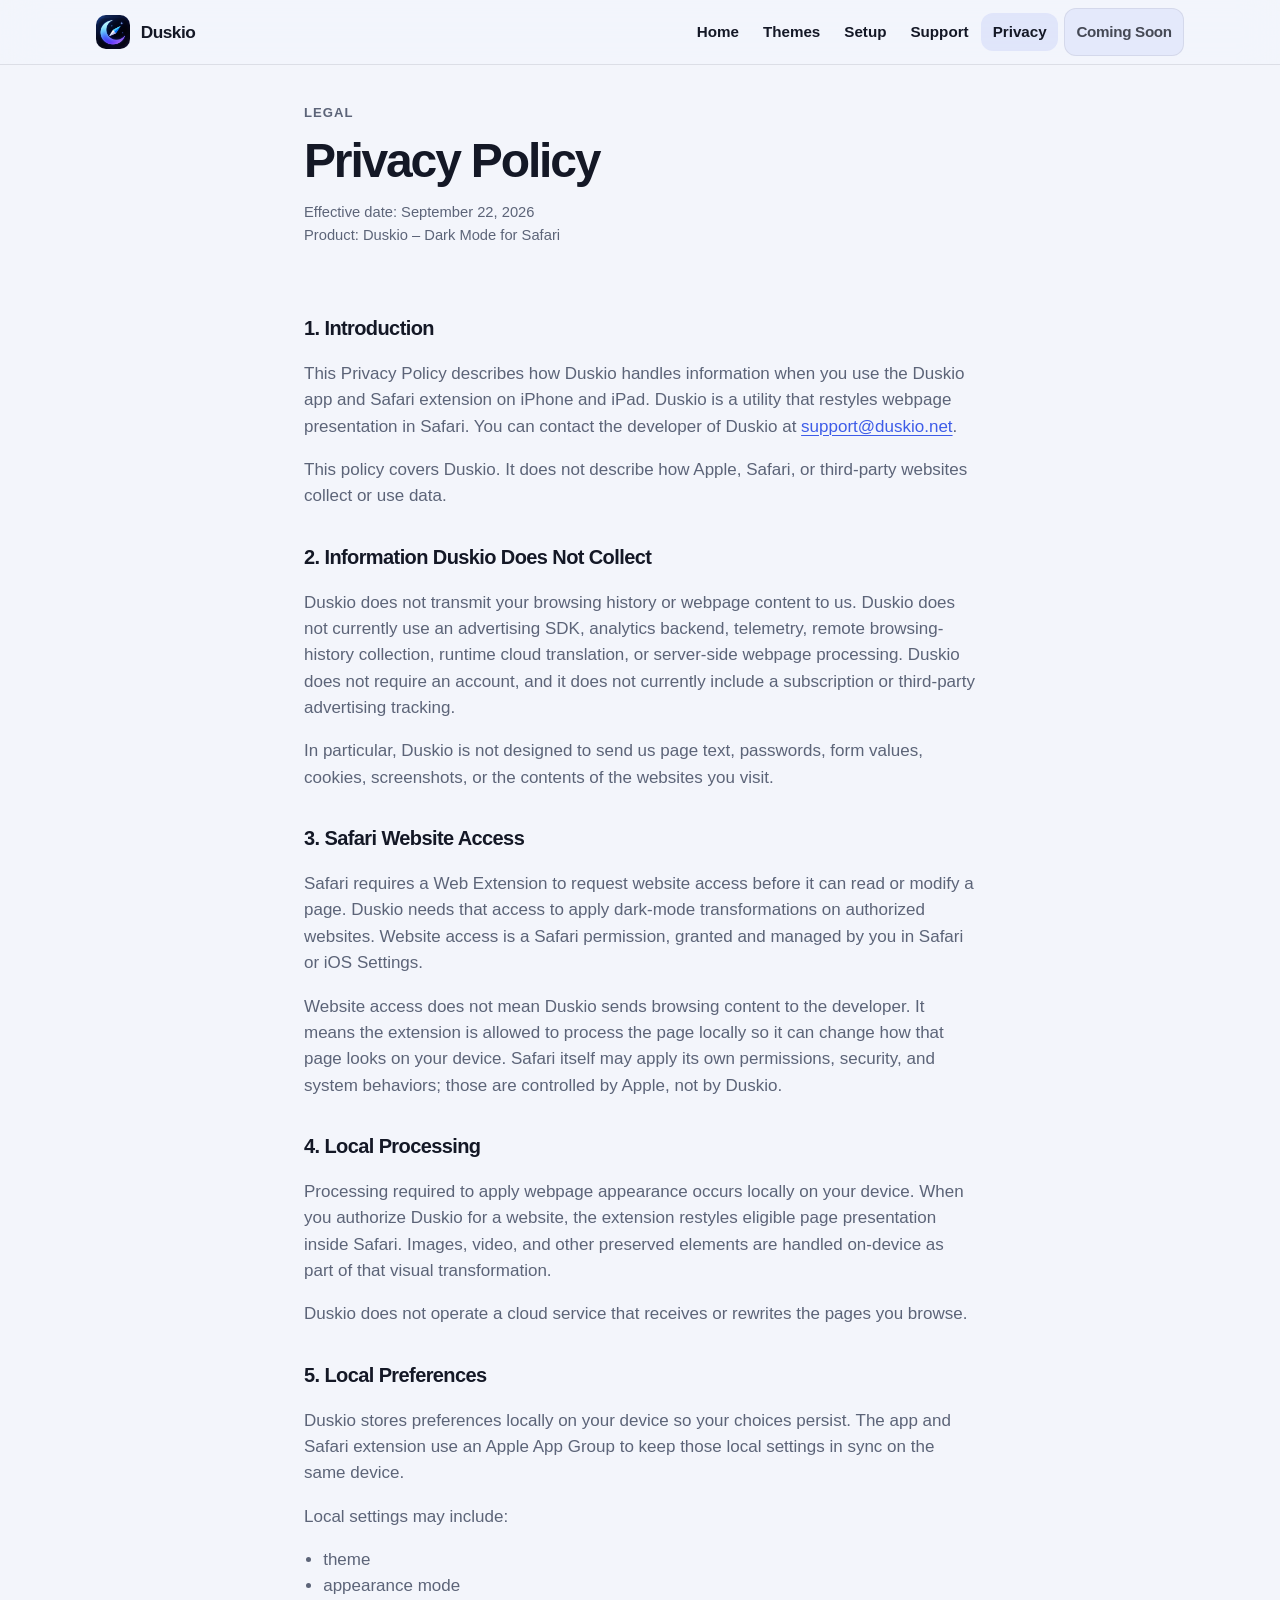
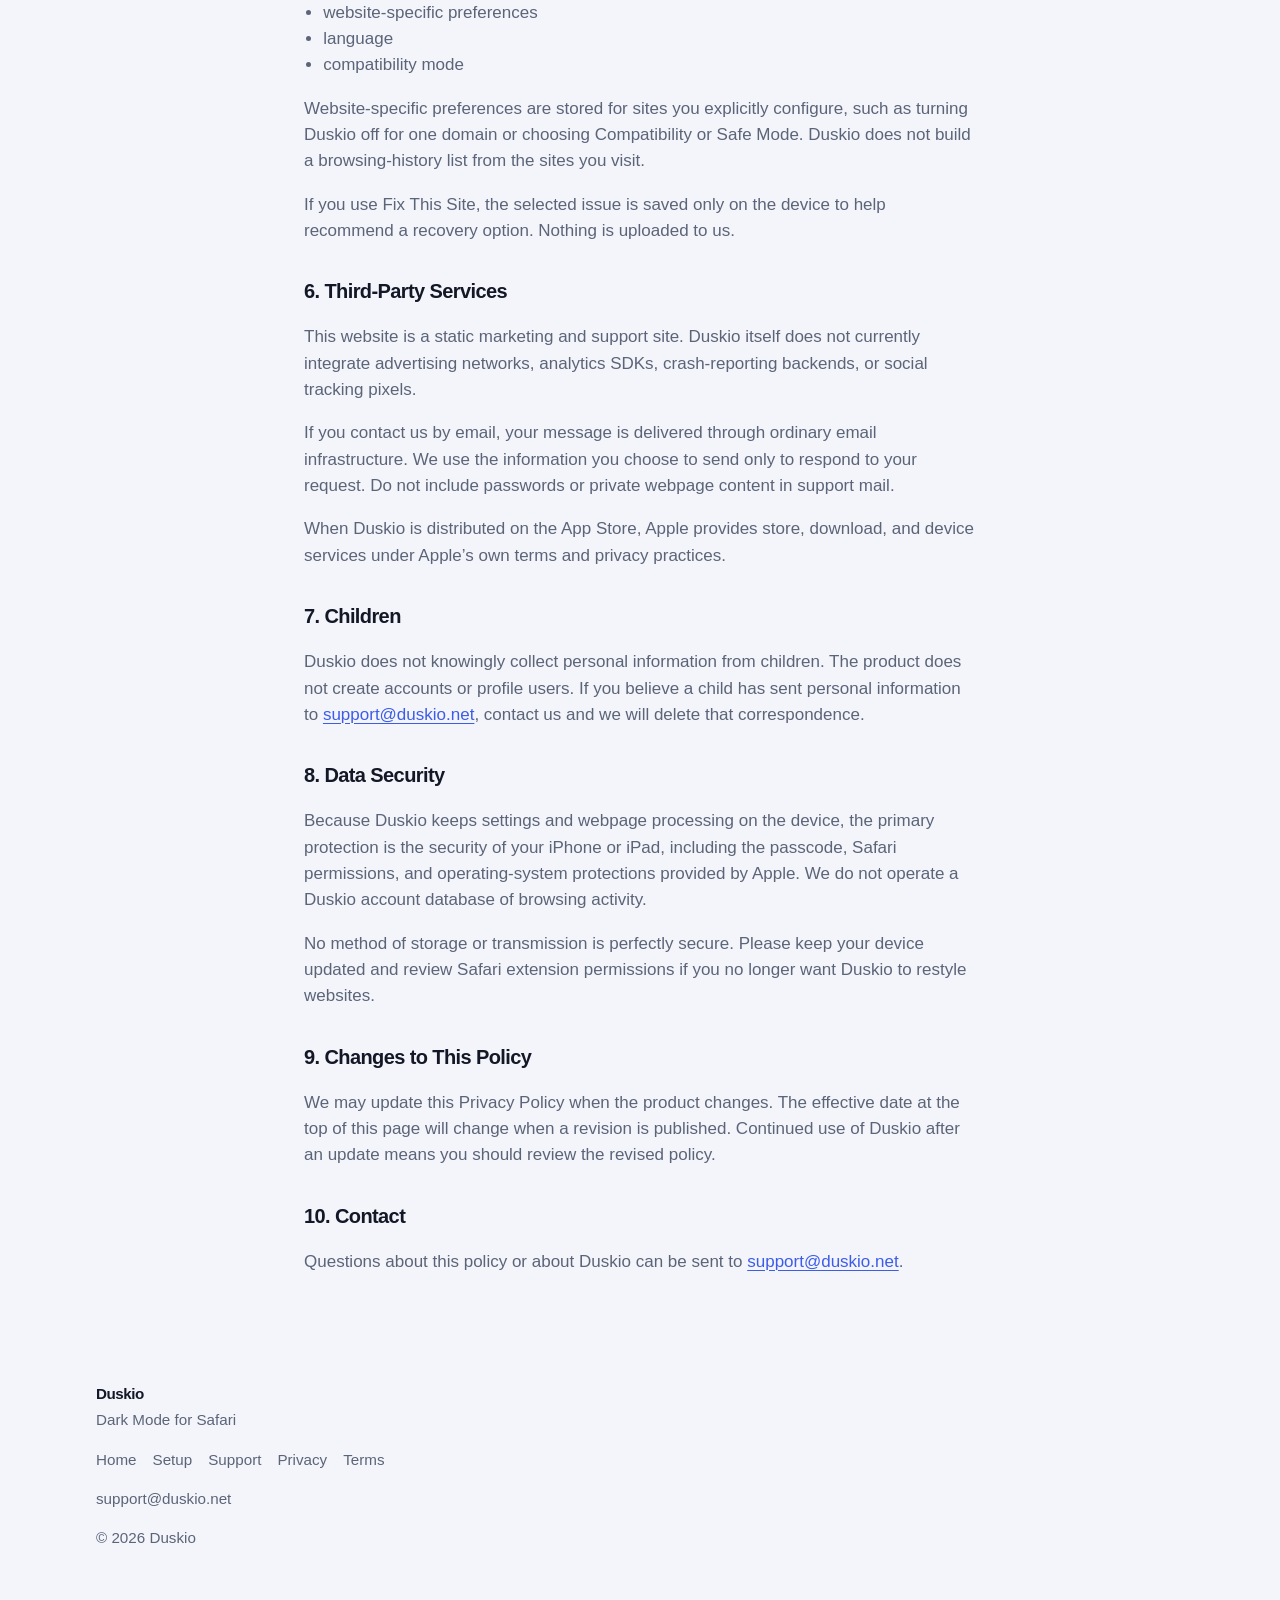
==== privacy/index.html @ 2002331a "Add Setup screenshots and finalize Duskio website V1" ====
<!DOCTYPE html>
<html lang="en" dir="ltr">
<head>
  <meta charset="utf-8">
  <meta name="viewport" content="width=device-width, initial-scale=1">
  <title>Privacy Policy – Duskio</title>
  <meta name="description" content="Privacy Policy for Duskio – Dark Mode for Safari. Duskio processes webpage appearance locally and does not transmit browsing history or webpage content to us.">
  <link rel="canonical" href="https://duskio.net/privacy/">
  <meta name="color-scheme" content="light dark">
  <meta name="theme-color" content="#080c1a" media="(prefers-color-scheme: dark)">
  <meta name="theme-color" content="#f3f5fb" media="(prefers-color-scheme: light)">
  <meta property="og:locale" content="en_US">
  <meta property="og:type" content="website">
  <meta property="og:site_name" content="Duskio">
  <meta property="og:title" content="Privacy Policy – Duskio">
  <meta property="og:description" content="How Duskio handles Safari website access, local processing, and preferences.">
  <meta property="og:url" content="https://duskio.net/privacy/">
  <meta property="og:image" content="https://duskio.net/assets/app-icon.png">
  <meta name="twitter:card" content="summary">
  <meta name="twitter:title" content="Privacy Policy – Duskio">
  <meta name="twitter:description" content="Duskio processes webpage appearance locally and does not transmit browsing history or webpage content to us.">
  <meta name="twitter:image" content="https://duskio.net/assets/app-icon.png">
  <link rel="icon" href="/assets/logo-mark.png" type="image/png">
  <link rel="apple-touch-icon" href="/assets/logo-mark.png">
  <link rel="stylesheet" href="/css/main.css">
</head>
<body>
  <a class="skip-link" href="#content">Skip to content</a>
  <header class="site-header">
    <div class="wrap header-inner">
      <a class="brand" href="/">
        <img src="/assets/logo-mark.png" width="36" height="36" alt="">
        <span>Duskio</span>
      </a>
      <button class="nav-toggle" type="button" aria-expanded="false" aria-controls="site-nav" aria-label="Open menu">
        <span class="nav-toggle-bars" aria-hidden="true"></span>
      </button>
      <nav id="site-nav" class="site-nav" aria-label="Primary">
        <ul>
          <li><a href="/">Home</a></li>
          <li><a href="/#themes">Themes</a></li>
          <li><a href="/setup/">Setup</a></li>
          <li><a href="/support/">Support</a></li>
          <li><a href="/privacy/" aria-current="page">Privacy</a></li>
        </ul>
        <a class="btn btn-store is-disabled" data-app-store data-store-label="short" aria-disabled="true" tabindex="-1">Coming Soon</a>
      </nav>
    </div>
  </header>

  <main id="content" class="wrap prose">
    <header class="page-hero">
      <p class="eyebrow">Legal</p>
      <h1>Privacy Policy</h1>
      <p class="meta">Effective date: September 22, 2026<br>Product: Duskio – Dark Mode for Safari</p>
    </header>

    <h2>1. Introduction</h2>
    <p>This Privacy Policy describes how Duskio handles information when you use the Duskio app and Safari extension on iPhone and iPad. Duskio is a utility that restyles webpage presentation in Safari. You can contact the developer of Duskio at <a href="mailto:support@duskio.net">support@duskio.net</a>.</p>
    <p>This policy covers Duskio. It does not describe how Apple, Safari, or third-party websites collect or use data.</p>

    <h2>2. Information Duskio Does Not Collect</h2>
    <p>Duskio does not transmit your browsing history or webpage content to us. Duskio does not currently use an advertising SDK, analytics backend, telemetry, remote browsing-history collection, runtime cloud translation, or server-side webpage processing. Duskio does not require an account, and it does not currently include a subscription or third-party advertising tracking.</p>
    <p>In particular, Duskio is not designed to send us page text, passwords, form values, cookies, screenshots, or the contents of the websites you visit.</p>

    <h2>3. Safari Website Access</h2>
    <p>Safari requires a Web Extension to request website access before it can read or modify a page. Duskio needs that access to apply dark-mode transformations on authorized websites. Website access is a Safari permission, granted and managed by you in Safari or iOS Settings.</p>
    <p>Website access does not mean Duskio sends browsing content to the developer. It means the extension is allowed to process the page locally so it can change how that page looks on your device. Safari itself may apply its own permissions, security, and system behaviors; those are controlled by Apple, not by Duskio.</p>

    <h2>4. Local Processing</h2>
    <p>Processing required to apply webpage appearance occurs locally on your device. When you authorize Duskio for a website, the extension restyles eligible page presentation inside Safari. Images, video, and other preserved elements are handled on-device as part of that visual transformation.</p>
    <p>Duskio does not operate a cloud service that receives or rewrites the pages you browse.</p>

    <h2>5. Local Preferences</h2>
    <p>Duskio stores preferences locally on your device so your choices persist. The app and Safari extension use an Apple App Group to keep those local settings in sync on the same device.</p>
    <p>Local settings may include:</p>
    <ul>
      <li>theme</li>
      <li>appearance mode</li>
      <li>website-specific preferences</li>
      <li>language</li>
      <li>compatibility mode</li>
    </ul>
    <p>Website-specific preferences are stored for sites you explicitly configure, such as turning Duskio off for one domain or choosing Compatibility or Safe Mode. Duskio does not build a browsing-history list from the sites you visit.</p>
    <p>If you use Fix This Site, the selected issue is saved only on the device to help recommend a recovery option. Nothing is uploaded to us.</p>

    <h2>6. Third-Party Services</h2>
    <p>This website is a static marketing and support site. Duskio itself does not currently integrate advertising networks, analytics SDKs, crash-reporting backends, or social tracking pixels.</p>
    <p>If you contact us by email, your message is delivered through ordinary email infrastructure. We use the information you choose to send only to respond to your request. Do not include passwords or private webpage content in support mail.</p>
    <p>When Duskio is distributed on the App Store, Apple provides store, download, and device services under Apple’s own terms and privacy practices.</p>

    <h2>7. Children</h2>
    <p>Duskio does not knowingly collect personal information from children. The product does not create accounts or profile users. If you believe a child has sent personal information to <a href="mailto:support@duskio.net">support@duskio.net</a>, contact us and we will delete that correspondence.</p>

    <h2>8. Data Security</h2>
    <p>Because Duskio keeps settings and webpage processing on the device, the primary protection is the security of your iPhone or iPad, including the passcode, Safari permissions, and operating-system protections provided by Apple. We do not operate a Duskio account database of browsing activity.</p>
    <p>No method of storage or transmission is perfectly secure. Please keep your device updated and review Safari extension permissions if you no longer want Duskio to restyle websites.</p>

    <h2>9. Changes to This Policy</h2>
    <p>We may update this Privacy Policy when the product changes. The effective date at the top of this page will change when a revision is published. Continued use of Duskio after an update means you should review the revised policy.</p>

    <h2>10. Contact</h2>
    <p>Questions about this policy or about Duskio can be sent to <a href="mailto:support@duskio.net">support@duskio.net</a>.</p>
  </main>

  <footer class="site-footer">
    <div class="wrap">
      <div class="footer-brand">Duskio</div>
      <p class="footer-tag">Dark Mode for Safari</p>
      <nav class="footer-nav" aria-label="Footer">
        <a href="/">Home</a>
        <a href="/setup/">Setup</a>
        <a href="/support/">Support</a>
        <a href="/privacy/">Privacy</a>
        <a href="/terms/">Terms</a>
      </nav>
      <p><a href="mailto:support@duskio.net">support@duskio.net</a></p>
      <p>© 2026 Duskio</p>
    </div>
  </footer>
  <script src="/js/main.js"></script>
</body>
</html>
---- css/main.css ----
/* Duskio website – system fonts, local assets only */

:root {
  color-scheme: dark;
  --page: #080c1a;
  --surface: #12192c;
  --surface-elevated: #1b2440;
  --text-primary: #eef1f8;
  --text-secondary: #9aa6c3;
  --border: rgba(186, 200, 232, 0.12);
  --accent: #8fb4ff;
  --accent-soft: rgba(143, 180, 255, 0.14);
  --accent-strong: #c5d6ff;
  --glow: rgba(92, 122, 255, 0.22);
  --ok: #86d4a8;
  --shadow: 0 20px 50px rgba(0, 0, 0, 0.32);
  --radius: 1.25rem;
  --radius-sm: 0.8rem;
  --wrap: 68rem;
  --header-h: 4rem;
  --font: -apple-system, BlinkMacSystemFont, "SF Pro Display", "SF Pro Text", "Segoe UI", sans-serif;
}

@media (prefers-color-scheme: light) {
  :root {
    color-scheme: light;
    --page: #f3f5fb;
    --surface: #ffffff;
    --surface-elevated: #ffffff;
    --text-primary: #141826;
    --text-secondary: #5c6478;
    --border: rgba(20, 24, 38, 0.1);
    --accent: #3d5ce8;
    --accent-soft: rgba(61, 92, 232, 0.1);
    --accent-strong: #2c46c4;
    --glow: rgba(61, 92, 232, 0.12);
    --ok: #1f7a4d;
    --shadow: 0 16px 40px rgba(28, 36, 68, 0.1);
  }
}

*,
*::before,
*::after {
  box-sizing: border-box;
}

html {
  scroll-behavior: smooth;
  overflow-x: hidden;
}

html:focus-within {
  scroll-behavior: smooth;
}

body {
  margin: 0;
  min-height: 100vh;
  font-family: var(--font);
  font-size: 1.0625rem;
  line-height: 1.55;
  color: var(--text-primary);
  background:
    radial-gradient(70rem 32rem at 50% -12%, var(--glow), transparent 58%),
    var(--page);
  -webkit-font-smoothing: antialiased;
  text-rendering: optimizeLegibility;
}

img {
  max-width: 100%;
  height: auto;
  display: block;
}

a {
  color: var(--accent);
  text-decoration-thickness: 1px;
  text-underline-offset: 0.16em;
}

a:hover {
  color: var(--accent-strong);
}

:focus-visible {
  outline: 2px solid var(--accent);
  outline-offset: 3px;
}

.skip-link {
  position: absolute;
  inset-inline-start: 1rem;
  top: -5rem;
  z-index: 80;
  padding: 0.7rem 1rem;
  border-radius: 999px;
  background: var(--surface-elevated);
  color: var(--text-primary);
  font-weight: 650;
}

.skip-link:focus {
  top: 0.75rem;
}

.sr-only {
  position: absolute;
  width: 1px;
  height: 1px;
  padding: 0;
  margin: -1px;
  overflow: hidden;
  clip: rect(0, 0, 0, 0);
  white-space: nowrap;
  border: 0;
}

.wrap {
  width: min(calc(100% - 2.5rem), var(--wrap));
  margin-inline: auto;
}

.site-header {
  position: sticky;
  top: 0;
  z-index: 50;
  min-height: var(--header-h);
  border-bottom: 1px solid var(--border);
  background: color-mix(in srgb, var(--page) 78%, transparent);
  backdrop-filter: saturate(1.4) blur(18px);
  -webkit-backdrop-filter: saturate(1.4) blur(18px);
}

.header-inner {
  display: flex;
  align-items: center;
  justify-content: space-between;
  gap: 0.75rem;
  min-height: var(--header-h);
}

.brand {
  display: inline-flex;
  align-items: center;
  gap: 0.65rem;
  color: var(--text-primary);
  text-decoration: none;
  font-weight: 700;
  letter-spacing: -0.03em;
  font-size: 1.08rem;
}

.brand img {
  width: 2.15rem;
  height: 2.15rem;
  border-radius: 0.62rem;
}

.nav-toggle {
  width: 2.75rem;
  height: 2.75rem;
  display: inline-flex;
  align-items: center;
  justify-content: center;
  border: 1px solid var(--border);
  border-radius: 0.85rem;
  background: var(--surface);
  color: var(--text-primary);
  cursor: pointer;
}

.nav-toggle-bars,
.nav-toggle-bars::before,
.nav-toggle-bars::after {
  display: block;
  width: 1.1rem;
  height: 2px;
  border-radius: 1px;
  background: currentColor;
}

.nav-toggle-bars {
  position: relative;
}

.nav-toggle-bars::before,
.nav-toggle-bars::after {
  content: "";
  position: absolute;
  inset-inline-start: 0;
}

.nav-toggle-bars::before { top: -5px; }
.nav-toggle-bars::after { top: 5px; }

.nav-toggle[aria-expanded="true"] .nav-toggle-bars {
  background: transparent;
}

.nav-toggle[aria-expanded="true"] .nav-toggle-bars::before {
  top: 0;
  transform: rotate(45deg);
}

.nav-toggle[aria-expanded="true"] .nav-toggle-bars::after {
  top: 0;
  transform: rotate(-45deg);
}

.site-nav {
  display: none;
  flex-direction: column;
  gap: 0.35rem;
  position: absolute;
  inset-inline: 0;
  top: var(--header-h);
  padding: 0.85rem 1.25rem 1.25rem;
  border-bottom: 1px solid var(--border);
  background: var(--page);
}

.site-nav.is-open {
  display: flex;
}

.site-nav ul {
  list-style: none;
  margin: 0;
  padding: 0;
  display: flex;
  flex-direction: column;
}

.site-nav a {
  display: flex;
  align-items: center;
  min-height: 2.75rem;
  padding-inline: 0.7rem;
  border-radius: 0.75rem;
  color: var(--text-primary);
  text-decoration: none;
  font-weight: 600;
}

.site-nav a[aria-current="page"],
.site-nav a:hover {
  background: var(--accent-soft);
}

body.nav-open {
  overflow: hidden;
}

.btn {
  display: inline-flex;
  align-items: center;
  justify-content: center;
  min-height: 2.75rem;
  padding: 0.7rem 1.15rem;
  border-radius: 999px;
  border: 1px solid transparent;
  font: inherit;
  font-weight: 650;
  letter-spacing: -0.02em;
  text-decoration: none;
  cursor: pointer;
}

.btn-primary {
  color: #070b16;
  background: var(--accent);
}

.btn-primary:hover {
  color: #070b16;
  filter: brightness(1.06);
}

.btn-secondary {
  color: var(--text-primary);
  background: var(--surface);
  border-color: var(--border);
}

.btn-secondary:hover {
  color: var(--text-primary);
  background: var(--surface-elevated);
}

.btn-store {
  color: var(--text-primary);
  background: var(--accent-soft);
  border-color: var(--border);
}

.btn-store.is-disabled {
  cursor: default;
  opacity: 0.78;
  pointer-events: none;
  user-select: none;
}

.hero {
  padding: 3.2rem 0 2.2rem;
  text-align: center;
}

.hero-kicker,
.eyebrow {
  margin: 0 0 0.7rem;
  color: var(--accent);
  font-size: 0.82rem;
  font-weight: 700;
  letter-spacing: 0.08em;
  text-transform: uppercase;
}

.hero h1,
.page-hero h1,
.section-copy h2,
.cta-band h2 {
  margin: 0;
  letter-spacing: -0.045em;
  line-height: 1.08;
  font-weight: 750;
}

.hero h1 {
  font-size: clamp(2.4rem, 8vw, 4.4rem);
}

.hero .lede {
  margin: 0.85rem 0 0;
  font-size: clamp(1.15rem, 3vw, 1.55rem);
  font-weight: 650;
  letter-spacing: -0.03em;
}

.hero .brand-line {
  margin: 1.15rem 0 0;
  font-size: clamp(1.35rem, 4vw, 2.1rem);
  font-weight: 650;
  letter-spacing: -0.04em;
}

.hero .support {
  max-width: 38rem;
  margin: 1.1rem auto 0;
  color: var(--text-secondary);
}

.hero-actions,
.cta-actions {
  display: flex;
  flex-wrap: wrap;
  justify-content: center;
  gap: 0.7rem;
  margin-top: 1.6rem;
}

.hero-note {
  margin: 1.1rem 0 0;
  color: var(--text-secondary);
  font-size: 0.92rem;
}

.section,
.page-hero,
#themes,
#features,
#appearance,
#compatibility,
#privacy-first,
#setup,
#faq {
  scroll-margin-top: calc(var(--header-h) + 0.75rem);
}

.section {
  padding: 3.5rem 0;
}

.section-copy {
  max-width: 40rem;
  margin-bottom: 1.6rem;
}

.section-copy p,
.lede-secondary {
  color: var(--text-secondary);
}

.grid-2,
.grid-3,
.feature-grid,
.mode-grid,
.step-grid {
  display: grid;
  gap: 1rem;
  grid-template-columns: minmax(0, 1fr);
}

.feature-card,
.mode-card,
.step-card,
.theme-card,
.contact-card {
  min-width: 0;
  width: 100%;
}

.card,
.feature-card,
.mode-card,
.step-card,
.contact-card {
  background: var(--surface);
  border: 1px solid var(--border);
  border-radius: var(--radius);
  padding: 1.25rem 1.3rem;
}

.feature-card h3,
.mode-card h3,
.step-card h3,
.theme-group-title {
  margin: 0;
  font-size: 1.05rem;
  letter-spacing: -0.03em;
}

.feature-card p,
.mode-card p,
.step-card p {
  margin: 0.45rem 0 0;
  color: var(--text-secondary);
}

.icon-badge {
  width: 2.5rem;
  height: 2.5rem;
  display: inline-flex;
  align-items: center;
  justify-content: center;
  margin-bottom: 0.85rem;
  border-radius: 0.8rem;
  background: var(--accent-soft);
  color: var(--accent);
}

.icon-badge svg {
  width: 1.2rem;
  height: 1.2rem;
}

.visual-section {
  padding-top: 0.5rem;
}

.visual-stage {
  position: relative;
  display: grid;
  gap: 1rem;
}

.browser {
  overflow: hidden;
  border: 1px solid var(--border);
  border-radius: 1.15rem;
  box-shadow: var(--shadow);
  background: var(--surface-elevated);
}

.browser-bar {
  display: flex;
  align-items: center;
  gap: 0.55rem;
  padding: 0.7rem 0.85rem;
  border-bottom: 1px solid var(--border);
  background: color-mix(in srgb, var(--surface) 80%, transparent);
}

.browser-dots {
  display: flex;
  gap: 0.28rem;
}

.browser-dots span {
  width: 0.55rem;
  height: 0.55rem;
  border-radius: 50%;
  background: color-mix(in srgb, var(--text-secondary) 45%, transparent);
}

.browser-url {
  flex: 1;
  min-width: 0;
  padding: 0.35rem 0.7rem;
  border-radius: 999px;
  background: color-mix(in srgb, var(--page) 70%, var(--surface));
  color: var(--text-secondary);
  font-size: 0.78rem;
  white-space: nowrap;
  overflow: hidden;
  text-overflow: ellipsis;
}

.article {
  padding: 1rem 1.05rem 1.15rem;
}

.article-photo {
  height: 5.2rem;
  margin-bottom: 0.85rem;
  border-radius: 0.85rem;
  background:
    linear-gradient(135deg, #f2c572 0%, #e27b6f 42%, #6ea8ff 100%);
}

.article-kicker {
  margin: 0;
  font-size: 0.72rem;
  letter-spacing: 0.08em;
  text-transform: uppercase;
  font-weight: 700;
}

.article h3 {
  margin: 0.2rem 0 0.45rem;
  font-size: 1.05rem;
  letter-spacing: -0.03em;
}

.article-line {
  height: 0.42rem;
  margin-top: 0.38rem;
  border-radius: 99px;
}

.browser.is-light .article {
  background: #f6f3ee;
  color: #1d1a16;
}

.browser.is-light .article-kicker { color: #8a5a32; }
.browser.is-light .article-line { background: #d9d0c4; }
.browser.is-light .article-line.short { width: 62%; }

.browser.is-dark .article {
  background: #101622;
  color: #e2e8f0;
}

.browser.is-dark .article-kicker { color: #7fa6f5; }
.browser.is-dark .article-line { background: #314158; }
.browser.is-dark .article-line.short { width: 62%; }

.visual-arrow {
  display: flex;
  align-items: center;
  justify-content: center;
  gap: 0.4rem;
  color: var(--text-secondary);
  font-size: 0.82rem;
  font-weight: 700;
}

.visual-arrow span {
  display: inline-flex;
  align-items: center;
  min-height: 2rem;
  padding: 0.2rem 0.7rem;
  border-radius: 999px;
  background: var(--accent-soft);
  color: var(--accent);
}

.popup-mock {
  display: none;
}

.theme-group {
  margin-top: 1.4rem;
}

.theme-group-title {
  margin-bottom: 0.7rem;
  color: var(--text-secondary);
  font-size: 0.8rem;
  font-weight: 700;
  letter-spacing: 0.06em;
  text-transform: uppercase;
}

.theme-grid {
  display: grid;
  grid-template-columns: repeat(2, minmax(0, 1fr));
  gap: 0.7rem;
  margin: 0;
  padding: 0;
  list-style: none;
}

.theme-card {
  min-width: 0;
  padding: 0.75rem;
  border: 1px solid var(--border);
  border-radius: 0.95rem;
  background: var(--surface);
}

.theme-swatch {
  display: flex;
  height: 1.55rem;
  overflow: hidden;
  border-radius: 0.45rem;
  border: 1px solid color-mix(in srgb, var(--text-primary) 16%, transparent);
}

.theme-swatch span {
  flex: 1;
  min-width: 0;
  display: block;
}

.theme-swatch span:nth-child(1) { background: var(--s1); }
.theme-swatch span:nth-child(2) { background: var(--s2); }
.theme-swatch span:nth-child(3) { background: var(--s3); }
.theme-swatch span:nth-child(4) { background: var(--s4); }
.theme-swatch span:nth-child(5) { background: var(--s5); }

.theme-name {
  margin: 0.55rem 0 0;
  font-size: 0.82rem;
  font-weight: 650;
  letter-spacing: -0.02em;
}

.fine-print {
  margin-top: 1.1rem;
  color: var(--text-secondary);
  font-size: 0.85rem;
}

.privacy-band,
.cta-band {
  border-block: 1px solid var(--border);
  background: color-mix(in srgb, var(--surface) 72%, transparent);
}

.privacy-band .wrap,
.cta-band .wrap {
  padding-block: 3.2rem;
}

.checklist {
  margin: 1rem 0 0;
  padding: 0;
  list-style: none;
  display: grid;
  gap: 0.55rem;
}

.checklist li {
  display: flex;
  gap: 0.6rem;
  align-items: flex-start;
}

.checklist li::before {
  content: "";
  flex: none;
  width: 0.55rem;
  height: 0.55rem;
  margin-top: 0.5rem;
  border-radius: 50%;
  background: var(--ok);
}

.step-card .step-num {
  display: inline-flex;
  align-items: center;
  justify-content: center;
  width: 1.8rem;
  height: 1.8rem;
  margin-bottom: 0.7rem;
  border-radius: 999px;
  background: var(--accent-soft);
  color: var(--accent);
  font-size: 0.85rem;
  font-weight: 700;
}

.faq-list {
  display: grid;
  gap: 0.7rem;
}

.faq-list details {
  border: 1px solid var(--border);
  border-radius: 1rem;
  background: var(--surface);
  padding: 0.15rem 1rem;
}

.faq-list summary {
  display: flex;
  align-items: center;
  justify-content: space-between;
  gap: 1rem;
  min-height: 3.15rem;
  cursor: pointer;
  font-weight: 650;
  list-style: none;
}

.faq-list summary::-webkit-details-marker {
  display: none;
}

.faq-list summary::after {
  content: "";
  flex: none;
  width: 0.45rem;
  height: 0.45rem;
  border-right: 2px solid var(--text-secondary);
  border-bottom: 2px solid var(--text-secondary);
  transform: rotate(45deg);
}

.faq-list details[open] summary::after {
  transform: rotate(225deg);
}

.faq-list details p {
  margin: 0 0 1rem;
  color: var(--text-secondary);
}

.cta-band {
  text-align: center;
}

.cta-band p {
  max-width: 36rem;
  margin: 0.8rem auto 0;
  color: var(--text-secondary);
}

.site-footer {
  padding: 2.4rem 0 2.6rem;
  color: var(--text-secondary);
  font-size: 0.95rem;
}

.footer-brand {
  color: var(--text-primary);
  font-weight: 750;
  letter-spacing: -0.03em;
}

.footer-tag {
  margin: 0.2rem 0 1rem;
}

.footer-nav {
  display: flex;
  flex-wrap: wrap;
  gap: 0.35rem 1rem;
  margin-bottom: 1rem;
}

.footer-nav a,
.site-footer a {
  color: var(--text-secondary);
  text-decoration: none;
}

.footer-nav a:hover,
.site-footer a:hover {
  color: var(--text-primary);
}

.page-hero {
  padding: 2.4rem 0 1.2rem;
}

.page-hero h1 {
  font-size: clamp(1.9rem, 6vw, 3rem);
}

.page-hero p {
  max-width: 40rem;
  color: var(--text-secondary);
}

.prose {
  max-width: 42rem;
  padding-bottom: 3.2rem;
}

.prose h2 {
  margin: 2rem 0 0.7rem;
  font-size: 1.25rem;
  letter-spacing: -0.03em;
}

.prose p,
.prose li {
  color: var(--text-secondary);
}

.prose ul,
.prose ol {
  padding-inline-start: 1.2rem;
}

.meta {
  color: var(--text-secondary);
  font-size: 0.92rem;
}

.setup-list {
  list-style: none;
  margin: 0 0 1.5rem;
  padding: 0;
}

.setup-step {
  display: grid;
  gap: 0.9rem;
  margin: 0 0 1.2rem;
  padding: 1.2rem;
  border: 1px solid var(--border);
  border-radius: var(--radius);
  background: var(--surface);
}

.setup-step h2 {
  margin: 0;
  font-size: 1.05rem;
}

.setup-step p {
  margin: 0;
  color: var(--text-secondary);
}

.setup-shot {
  margin: 0;
  min-width: 0;
}

.setup-shot a {
  display: block;
  max-width: min(100%, 22rem);
  margin-inline: auto;
  overflow: hidden;
  border: 1px solid var(--border);
  border-radius: 1.15rem;
  background: var(--page);
  text-decoration: none;
}

.setup-shot img {
  display: block;
  width: 100%;
  height: auto;
  max-width: 100%;
  object-fit: contain;
  object-position: center top;
  background: var(--page);
}

.setup-shot figcaption {
  margin-top: 0.55rem;
  color: var(--text-secondary);
  font-size: 0.82rem;
  text-align: center;
}

.troubleshoot {
  display: grid;
  gap: 0.65rem;
  margin: 0;
  padding: 0;
  list-style: none;
}

.troubleshoot li {
  padding: 0.95rem 1rem;
  border-radius: 1rem;
  border: 1px solid var(--border);
  background: var(--surface);
}

.contact-card h2 {
  margin: 0 0 0.5rem;
}

.notice {
  padding: 0.9rem 1rem;
  border-radius: 0.9rem;
  background: var(--accent-soft);
  color: var(--text-primary);
}

.error-page {
  min-height: calc(100vh - 16rem);
  display: grid;
  align-content: center;
  text-align: center;
  padding: 3rem 0;
}

.error-page h1 {
  margin: 0;
  font-size: clamp(2rem, 7vw, 3.4rem);
  letter-spacing: -0.045em;
}

/* Production theme swatches copied from engine/theme.js */
[data-theme="balanced"] { --s1: #18191c; --s2: #202226; --s3: #282a2f; --s4: #e8e9eb; --s5: #82b1ff; }
[data-theme="oledBlack"] { --s1: #000000; --s2: #080808; --s3: #111111; --s4: #f4f4f5; --s5: #79adff; }
[data-theme="graphite"] { --s1: #1c1d1f; --s2: #26272a; --s3: #303236; --s4: #e5e5e6; --s5: #a8b0c0; }
[data-theme="dim"] { --s1: #171514; --s2: #201c1a; --s3: #292320; --s4: #d8d1c9; --s5: #c4a98e; }
[data-theme="warm"] { --s1: #1e1a17; --s2: #29231e; --s3: #352d26; --s4: #f0e4d6; --s5: #e3aa72; }
[data-theme="sepia"] { --s1: #211b15; --s2: #2b241c; --s3: #362d23; --s4: #e7d8be; --s5: #dab071; }
[data-theme="midnightBlue"] { --s1: #101622; --s2: #151e2d; --s3: #1c2738; --s4: #e2e8f0; --s5: #7fa6f5; }
[data-theme="deepSea"] { --s1: #09191d; --s2: #102429; --s3: #173036; --s4: #dcecef; --s5: #55c1cf; }
[data-theme="nightSky"] { --s1: #151923; --s2: #1d2230; --s3: #272d3d; --s4: #e3e7ef; --s5: #8ba5dd; }
[data-theme="slate"] { --s1: #171b20; --s2: #20262d; --s3: #2a313a; --s4: #e6eaf0; --s5: #87a2c1; }
[data-theme="nord"] { --s1: #242933; --s2: #2e3440; --s3: #3b4252; --s4: #eceff4; --s5: #81a1c1; }
[data-theme="aurora"] { --s1: #101a1c; --s2: #172427; --s3: #203035; --s4: #e5eeee; --s5: #79c7bd; }
[data-theme="forest"] { --s1: #101811; --s2: #18221a; --s3: #213025; --s4: #e3ebe1; --s5: #81be86; }
[data-theme="espresso"] { --s1: #1c1512; --s2: #271d18; --s3: #332620; --s4: #e9ddd5; --s5: #ce9d7e; }
[data-theme="rosePine"] { --s1: #191724; --s2: #211f2d; --s3: #2b2839; --s4: #e8e2ec; --s5: #d29ab7; }
[data-theme="softViolet"] { --s1: #191724; --s2: #242033; --s3: #2e2940; --s4: #ece7f3; --s5: #b7a4e3; }
[data-theme="solarized"] { --s1: #002b36; --s2: #073642; --s3: #0d4653; --s4: #eee8d5; --s5: #2aa198; }
[data-theme="solarizedDark"] { --s1: #001f27; --s2: #002b36; --s3: #073642; --s4: #eee8d5; --s5: #2aa198; }
[data-theme="gruvbox"] { --s1: #1d2021; --s2: #282828; --s3: #32302f; --s4: #ebdbb2; --s5: #83a598; }
[data-theme="dracula"] { --s1: #1d1e28; --s2: #282a36; --s3: #323441; --s4: #f8f8f2; --s5: #8be9fd; }
[data-theme="monokai"] { --s1: #1c1d1a; --s2: #272822; --s3: #32332c; --s4: #f8f8f2; --s5: #66d9ef; }
[data-theme="catppuccin"] { --s1: #1e1e2e; --s2: #242435; --s3: #313244; --s4: #cdd6f4; --s5: #89b4fa; }
[data-theme="tokyoNight"] { --s1: #16161e; --s2: #1a1b26; --s3: #24283b; --s4: #c0caf5; --s5: #7dcfff; }
[data-theme="matrix"] { --s1: #050805; --s2: #09100a; --s3: #0d170f; --s4: #9ae89e; --s5: #59e96a; }
[data-theme="contrastDark"] { --s1: #000000; --s2: #0a0a0a; --s3: #151515; --s4: #ffffff; --s5: #7db7ff; }
[data-theme="grayscale"] { --s1: #121212; --s2: #1d1d1d; --s3: #292929; --s4: #eeeeee; --s5: #d3d3d3; }
[data-theme="mocha"] { --s1: #18130f; --s2: #211a15; --s3: #2c221c; --s4: #eee4dc; --s5: #d3a889; }

@media (min-width: 640px) {
  .feature-grid,
  .step-grid,
  .grid-2 {
    grid-template-columns: repeat(2, minmax(0, 1fr));
  }

  .theme-grid {
    grid-template-columns: repeat(3, minmax(0, 1fr));
  }

  .setup-step {
    grid-template-columns: minmax(0, 1.15fr) minmax(0, 0.85fr);
    align-items: start;
  }
}

@media (min-width: 880px) {
  .nav-toggle {
    display: none;
  }

  .site-nav,
  .site-nav.is-open {
    display: flex;
    flex-direction: row;
    align-items: center;
    position: static;
    padding: 0;
    border: 0;
    background: transparent;
    gap: 0.4rem;
  }

  .site-nav ul {
    flex-direction: row;
    align-items: center;
    gap: 0.1rem;
  }

  .site-nav a {
    min-height: 2.4rem;
    font-size: 0.95rem;
  }

  body.nav-open {
    overflow: auto;
  }

  .mode-grid,
  .step-grid,
  .grid-3 {
    grid-template-columns: repeat(3, minmax(0, 1fr));
  }

  .visual-stage {
    grid-template-columns: 1fr auto 1fr;
    align-items: center;
    padding-bottom: 2.4rem;
  }

  .visual-arrow {
    writing-mode: horizontal-tb;
    flex-direction: column;
  }

  .popup-mock {
    display: block;
    position: absolute;
    inset-inline-end: 6%;
    bottom: -1.4rem;
    width: 16.5rem;
    padding: 0.85rem;
    border: 1px solid var(--border);
    border-radius: 1rem;
    background: color-mix(in srgb, var(--surface-elevated) 92%, transparent);
    box-shadow: var(--shadow);
    backdrop-filter: blur(16px);
  }

  .popup-mock h3 {
    margin: 0;
    font-size: 0.95rem;
  }

  .popup-row {
    display: flex;
    justify-content: space-between;
    gap: 0.5rem;
    margin-top: 0.7rem;
    color: var(--text-secondary);
    font-size: 0.78rem;
  }

  .popup-pill {
    display: inline-flex;
    align-items: center;
    min-height: 1.4rem;
    padding: 0 0.5rem;
    border-radius: 999px;
    background: var(--accent-soft);
    color: var(--accent);
    font-weight: 700;
    font-size: 0.72rem;
  }

  .segment-mock {
    display: grid;
    grid-template-columns: repeat(3, minmax(0, 1fr));
    gap: 0.25rem;
    margin-top: 0.7rem;
  }

  .segment-mock span {
    min-height: 1.7rem;
    display: flex;
    align-items: center;
    justify-content: center;
    border-radius: 0.5rem;
    font-size: 0.68rem;
    background: color-mix(in srgb, var(--page) 55%, transparent);
  }

  .segment-mock span.is-on {
    background: var(--accent);
    color: #070b16;
    font-weight: 700;
  }
}

@media (min-width: 960px) {
  .theme-grid {
    grid-template-columns: repeat(4, minmax(0, 1fr));
  }

  .hero {
    padding-top: 4.6rem;
  }

  .feature-grid {
    grid-template-columns: repeat(2, minmax(0, 1fr));
  }
}

@media (min-width: 1100px) {
  .feature-grid {
    grid-template-columns: repeat(3, minmax(0, 1fr));
  }
}

@media (prefers-reduced-motion: reduce) {
  html {
    scroll-behavior: auto;
  }

  *,
  *::before,
  *::after {
    animation-duration: 0.01ms !important;
    animation-iteration-count: 1 !important;
    transition-duration: 0.01ms !important;
  }
}
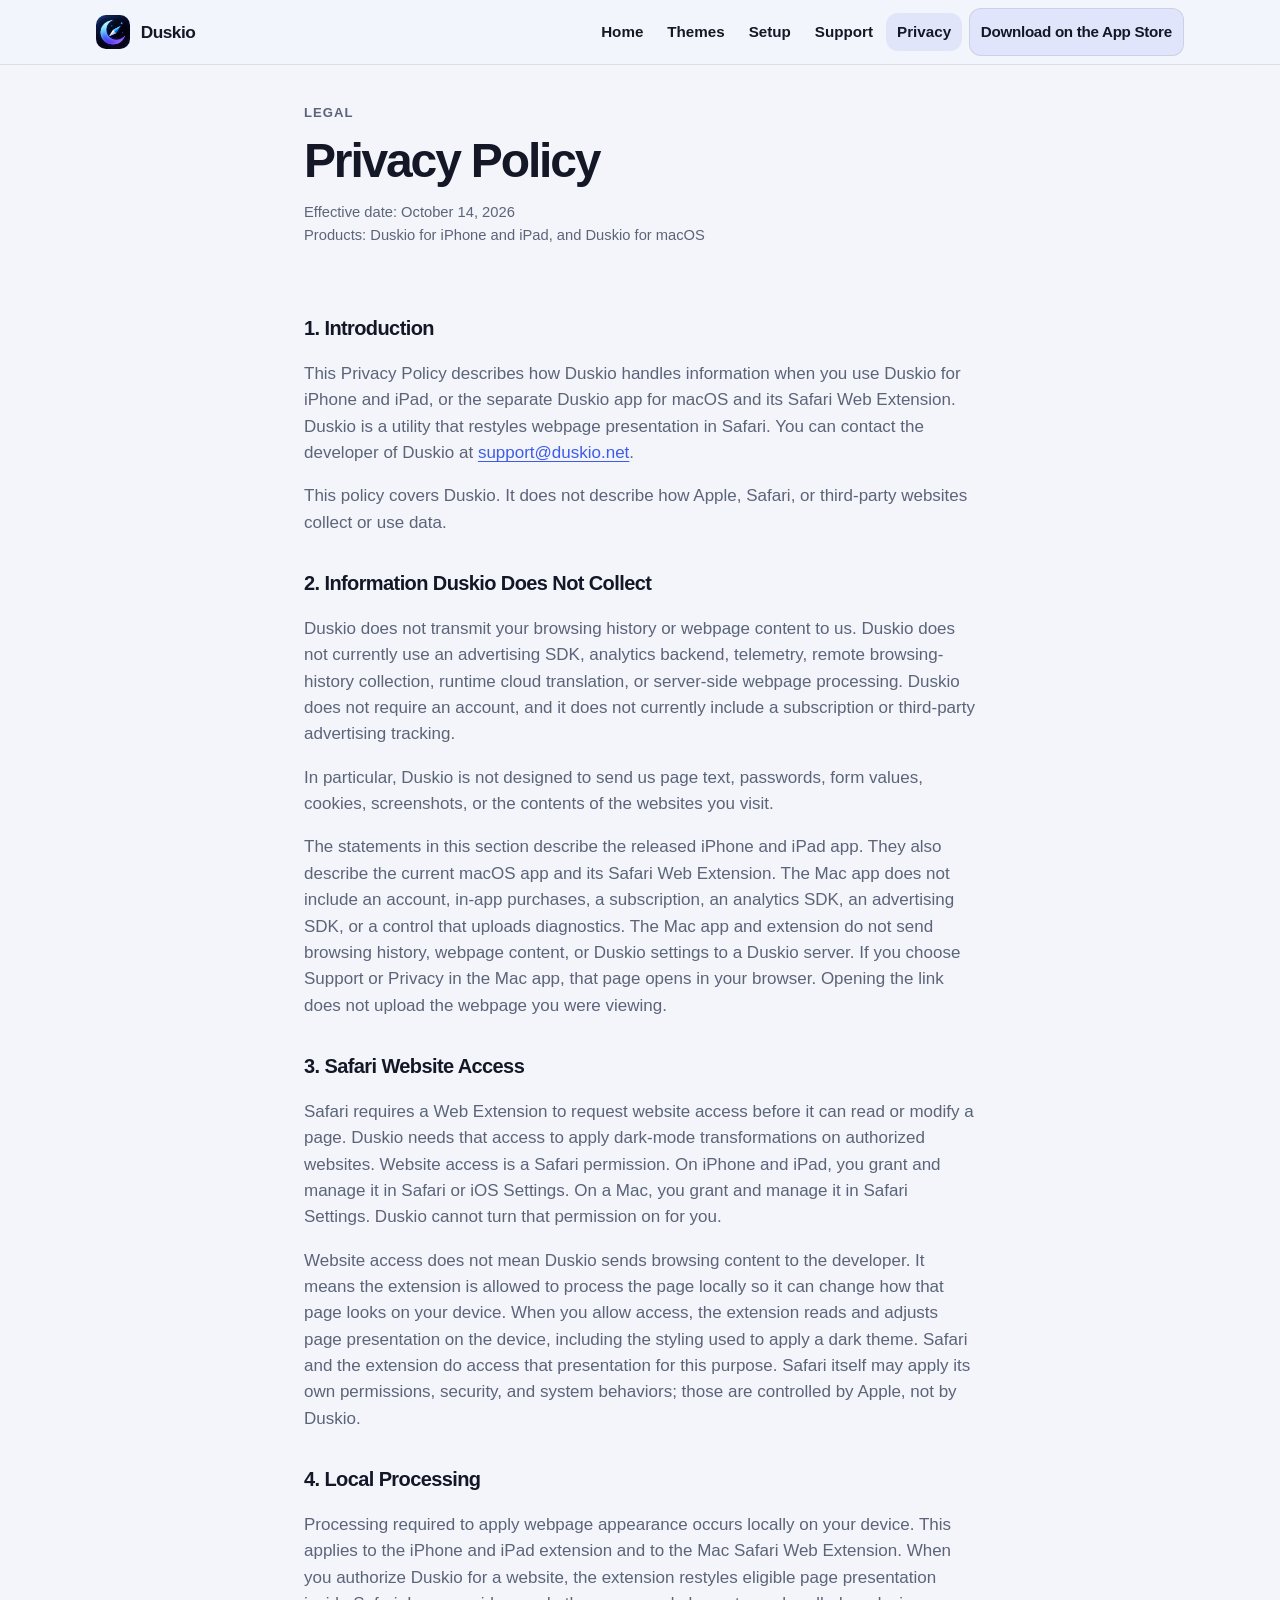
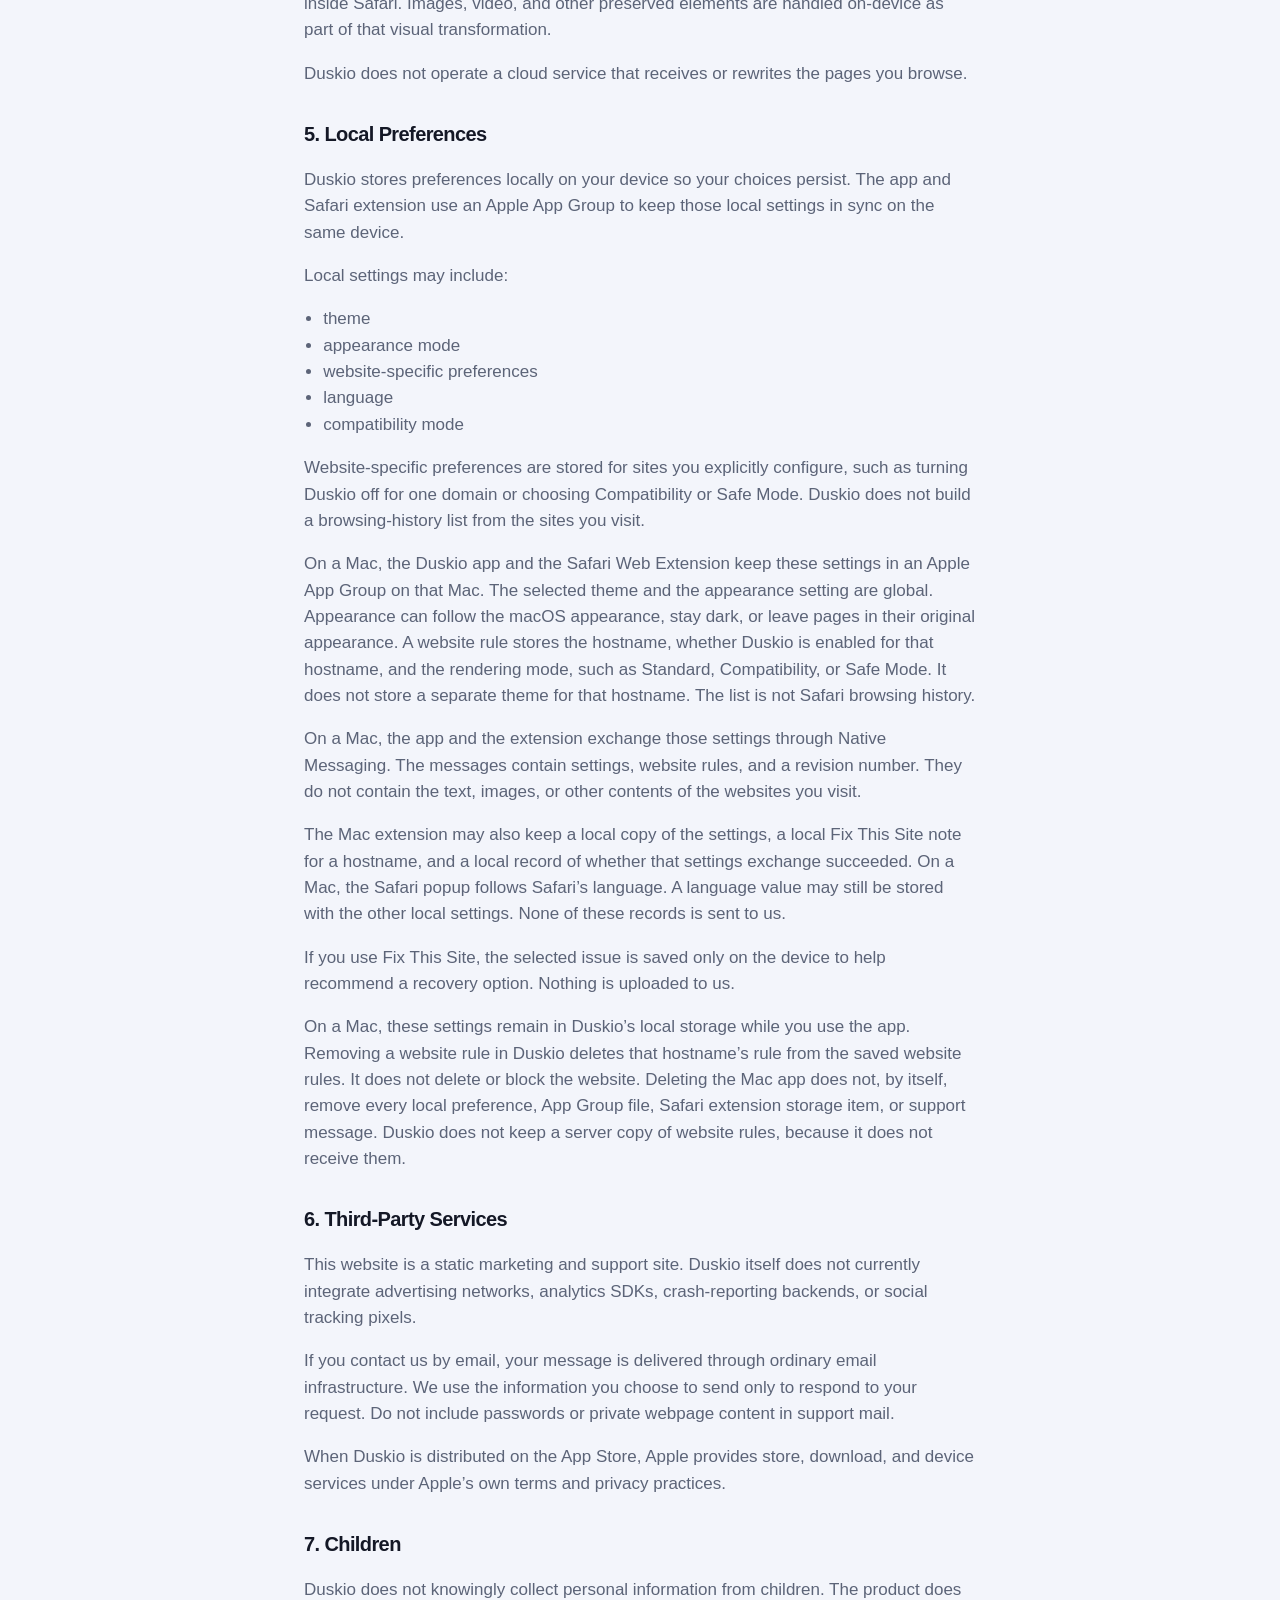
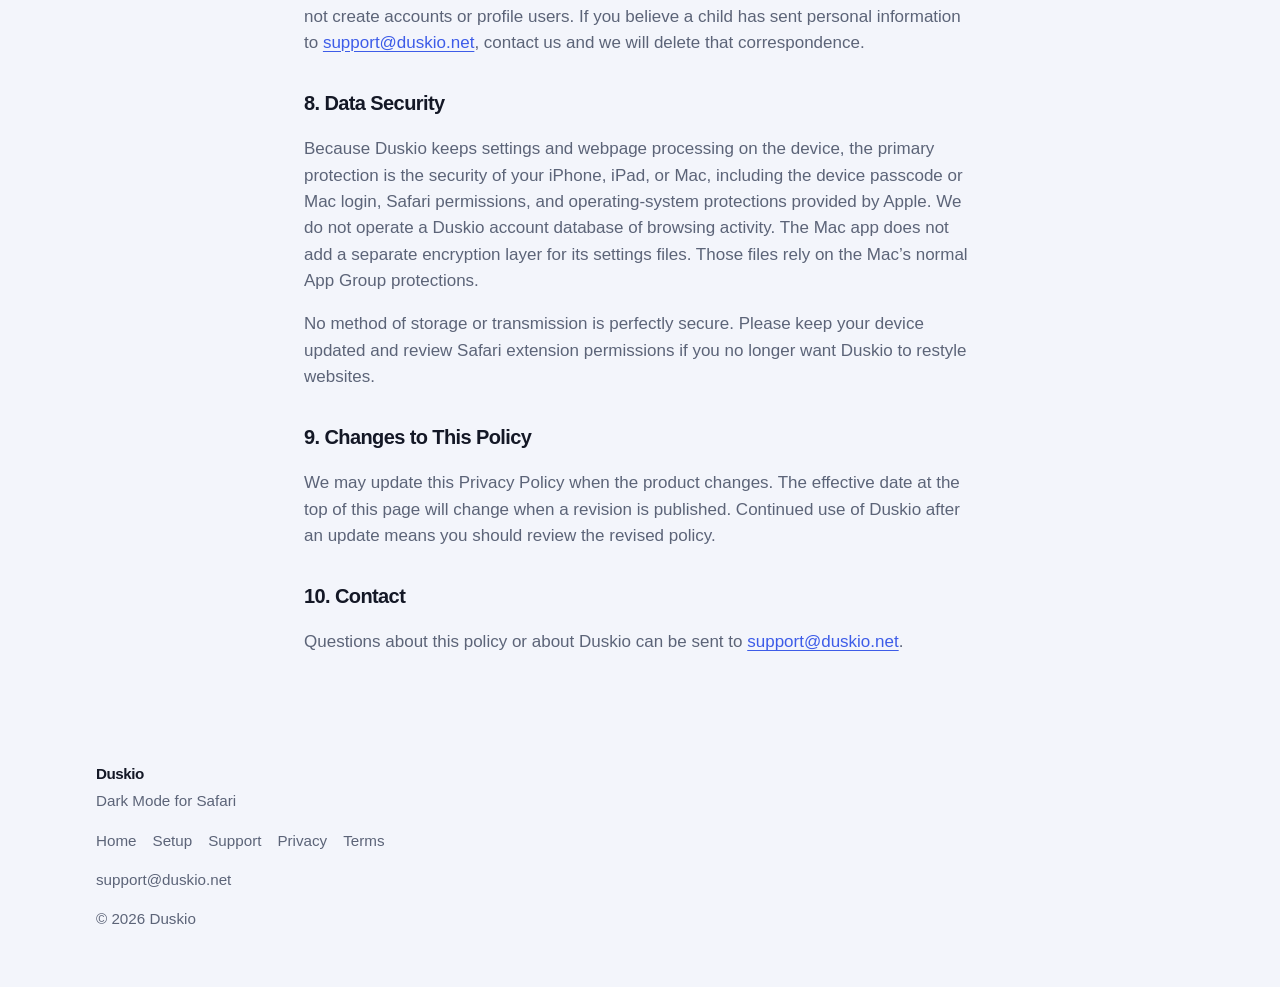
==== commit 81f9c98c: "Duskio privacy policy: add macOS support" ====
--- a/privacy/index.html
+++ b/privacy/index.html
@@ -4,7 +4,7 @@
   <meta charset="utf-8">
   <meta name="viewport" content="width=device-width, initial-scale=1">
   <title>Privacy Policy – Duskio</title>
-  <meta name="description" content="Privacy Policy for Duskio – Dark Mode for Safari. Duskio processes webpage appearance locally and does not transmit browsing history or webpage content to us.">
+  <meta name="description" content="Privacy Policy for Duskio on iPhone, iPad, and Mac. Duskio processes webpage appearance locally and does not transmit browsing history or webpage content to us.">
   <link rel="canonical" href="https://duskio.net/privacy/">
   <meta name="color-scheme" content="light dark">
   <meta name="theme-color" content="#080c1a" media="(prefers-color-scheme: dark)">
@@ -13,12 +13,12 @@
   <meta property="og:type" content="website">
   <meta property="og:site_name" content="Duskio">
   <meta property="og:title" content="Privacy Policy – Duskio">
-  <meta property="og:description" content="How Duskio handles Safari website access, local processing, and preferences.">
+  <meta property="og:description" content="How Duskio handles Safari website access, local processing, and preferences on iPhone, iPad, and Mac.">
   <meta property="og:url" content="https://duskio.net/privacy/">
   <meta property="og:image" content="https://duskio.net/assets/app-icon.png">
   <meta name="twitter:card" content="summary">
   <meta name="twitter:title" content="Privacy Policy – Duskio">
-  <meta name="twitter:description" content="Duskio processes webpage appearance locally and does not transmit browsing history or webpage content to us.">
+  <meta name="twitter:description" content="Duskio on iPhone, iPad, and Mac processes webpage appearance locally and does not transmit browsing history or webpage content to us.">
   <meta name="twitter:image" content="https://duskio.net/assets/app-icon.png">
   <link rel="icon" href="/assets/logo-mark.png" type="image/png">
   <link rel="apple-touch-icon" href="/assets/logo-mark.png">
@@ -52,23 +52,24 @@
     <header class="page-hero">
       <p class="eyebrow">Legal</p>
       <h1>Privacy Policy</h1>
-      <p class="meta">Effective date: September 22, 2026<br>Product: Duskio – Dark Mode for Safari</p>
+      <p class="meta">Effective date: October 14, 2026<br>Products: Duskio for iPhone and iPad, and Duskio for macOS</p>
     </header>
 
     <h2>1. Introduction</h2>
-    <p>This Privacy Policy describes how Duskio handles information when you use the Duskio app and Safari extension on iPhone and iPad. Duskio is a utility that restyles webpage presentation in Safari. You can contact the developer of Duskio at <a href="mailto:support@duskio.net">support@duskio.net</a>.</p>
+    <p>This Privacy Policy describes how Duskio handles information when you use Duskio for iPhone and iPad, or the separate Duskio app for macOS and its Safari Web Extension. Duskio is a utility that restyles webpage presentation in Safari. You can contact the developer of Duskio at <a href="mailto:support@duskio.net">support@duskio.net</a>.</p>
     <p>This policy covers Duskio. It does not describe how Apple, Safari, or third-party websites collect or use data.</p>
 
     <h2>2. Information Duskio Does Not Collect</h2>
     <p>Duskio does not transmit your browsing history or webpage content to us. Duskio does not currently use an advertising SDK, analytics backend, telemetry, remote browsing-history collection, runtime cloud translation, or server-side webpage processing. Duskio does not require an account, and it does not currently include a subscription or third-party advertising tracking.</p>
     <p>In particular, Duskio is not designed to send us page text, passwords, form values, cookies, screenshots, or the contents of the websites you visit.</p>
+    <p>The statements in this section describe the released iPhone and iPad app. They also describe the current macOS app and its Safari Web Extension. The Mac app does not include an account, in-app purchases, a subscription, an analytics SDK, an advertising SDK, or a control that uploads diagnostics. The Mac app and extension do not send browsing history, webpage content, or Duskio settings to a Duskio server. If you choose Support or Privacy in the Mac app, that page opens in your browser. Opening the link does not upload the webpage you were viewing.</p>
 
     <h2>3. Safari Website Access</h2>
-    <p>Safari requires a Web Extension to request website access before it can read or modify a page. Duskio needs that access to apply dark-mode transformations on authorized websites. Website access is a Safari permission, granted and managed by you in Safari or iOS Settings.</p>
-    <p>Website access does not mean Duskio sends browsing content to the developer. It means the extension is allowed to process the page locally so it can change how that page looks on your device. Safari itself may apply its own permissions, security, and system behaviors; those are controlled by Apple, not by Duskio.</p>
+    <p>Safari requires a Web Extension to request website access before it can read or modify a page. Duskio needs that access to apply dark-mode transformations on authorized websites. Website access is a Safari permission. On iPhone and iPad, you grant and manage it in Safari or iOS Settings. On a Mac, you grant and manage it in Safari Settings. Duskio cannot turn that permission on for you.</p>
+    <p>Website access does not mean Duskio sends browsing content to the developer. It means the extension is allowed to process the page locally so it can change how that page looks on your device. When you allow access, the extension reads and adjusts page presentation on the device, including the styling used to apply a dark theme. Safari and the extension do access that presentation for this purpose. Safari itself may apply its own permissions, security, and system behaviors; those are controlled by Apple, not by Duskio.</p>
 
     <h2>4. Local Processing</h2>
-    <p>Processing required to apply webpage appearance occurs locally on your device. When you authorize Duskio for a website, the extension restyles eligible page presentation inside Safari. Images, video, and other preserved elements are handled on-device as part of that visual transformation.</p>
+    <p>Processing required to apply webpage appearance occurs locally on your device. This applies to the iPhone and iPad extension and to the Mac Safari Web Extension. When you authorize Duskio for a website, the extension restyles eligible page presentation inside Safari. Images, video, and other preserved elements are handled on-device as part of that visual transformation.</p>
     <p>Duskio does not operate a cloud service that receives or rewrites the pages you browse.</p>
 
     <h2>5. Local Preferences</h2>
@@ -82,7 +83,11 @@
       <li>compatibility mode</li>
     </ul>
     <p>Website-specific preferences are stored for sites you explicitly configure, such as turning Duskio off for one domain or choosing Compatibility or Safe Mode. Duskio does not build a browsing-history list from the sites you visit.</p>
+    <p>On a Mac, the Duskio app and the Safari Web Extension keep these settings in an Apple App Group on that Mac. The selected theme and the appearance setting are global. Appearance can follow the macOS appearance, stay dark, or leave pages in their original appearance. A website rule stores the hostname, whether Duskio is enabled for that hostname, and the rendering mode, such as Standard, Compatibility, or Safe Mode. It does not store a separate theme for that hostname. The list is not Safari browsing history.</p>
+    <p>On a Mac, the app and the extension exchange those settings through Native Messaging. The messages contain settings, website rules, and a revision number. They do not contain the text, images, or other contents of the websites you visit.</p>
+    <p>The Mac extension may also keep a local copy of the settings, a local Fix This Site note for a hostname, and a local record of whether that settings exchange succeeded. On a Mac, the Safari popup follows Safari’s language. A language value may still be stored with the other local settings. None of these records is sent to us.</p>
     <p>If you use Fix This Site, the selected issue is saved only on the device to help recommend a recovery option. Nothing is uploaded to us.</p>
+    <p>On a Mac, these settings remain in Duskio’s local storage while you use the app. Removing a website rule in Duskio deletes that hostname’s rule from the saved website rules. It does not delete or block the website. Deleting the Mac app does not, by itself, remove every local preference, App Group file, Safari extension storage item, or support message. Duskio does not keep a server copy of website rules, because it does not receive them.</p>
 
     <h2>6. Third-Party Services</h2>
     <p>This website is a static marketing and support site. Duskio itself does not currently integrate advertising networks, analytics SDKs, crash-reporting backends, or social tracking pixels.</p>
@@ -93,7 +98,7 @@
     <p>Duskio does not knowingly collect personal information from children. The product does not create accounts or profile users. If you believe a child has sent personal information to <a href="mailto:support@duskio.net">support@duskio.net</a>, contact us and we will delete that correspondence.</p>
 
     <h2>8. Data Security</h2>
-    <p>Because Duskio keeps settings and webpage processing on the device, the primary protection is the security of your iPhone or iPad, including the passcode, Safari permissions, and operating-system protections provided by Apple. We do not operate a Duskio account database of browsing activity.</p>
+    <p>Because Duskio keeps settings and webpage processing on the device, the primary protection is the security of your iPhone, iPad, or Mac, including the device passcode or Mac login, Safari permissions, and operating-system protections provided by Apple. We do not operate a Duskio account database of browsing activity. The Mac app does not add a separate encryption layer for its settings files. Those files rely on the Mac’s normal App Group protections.</p>
     <p>No method of storage or transmission is perfectly secure. Please keep your device updated and review Safari extension permissions if you no longer want Duskio to restyle websites.</p>
 
     <h2>9. Changes to This Policy</h2>
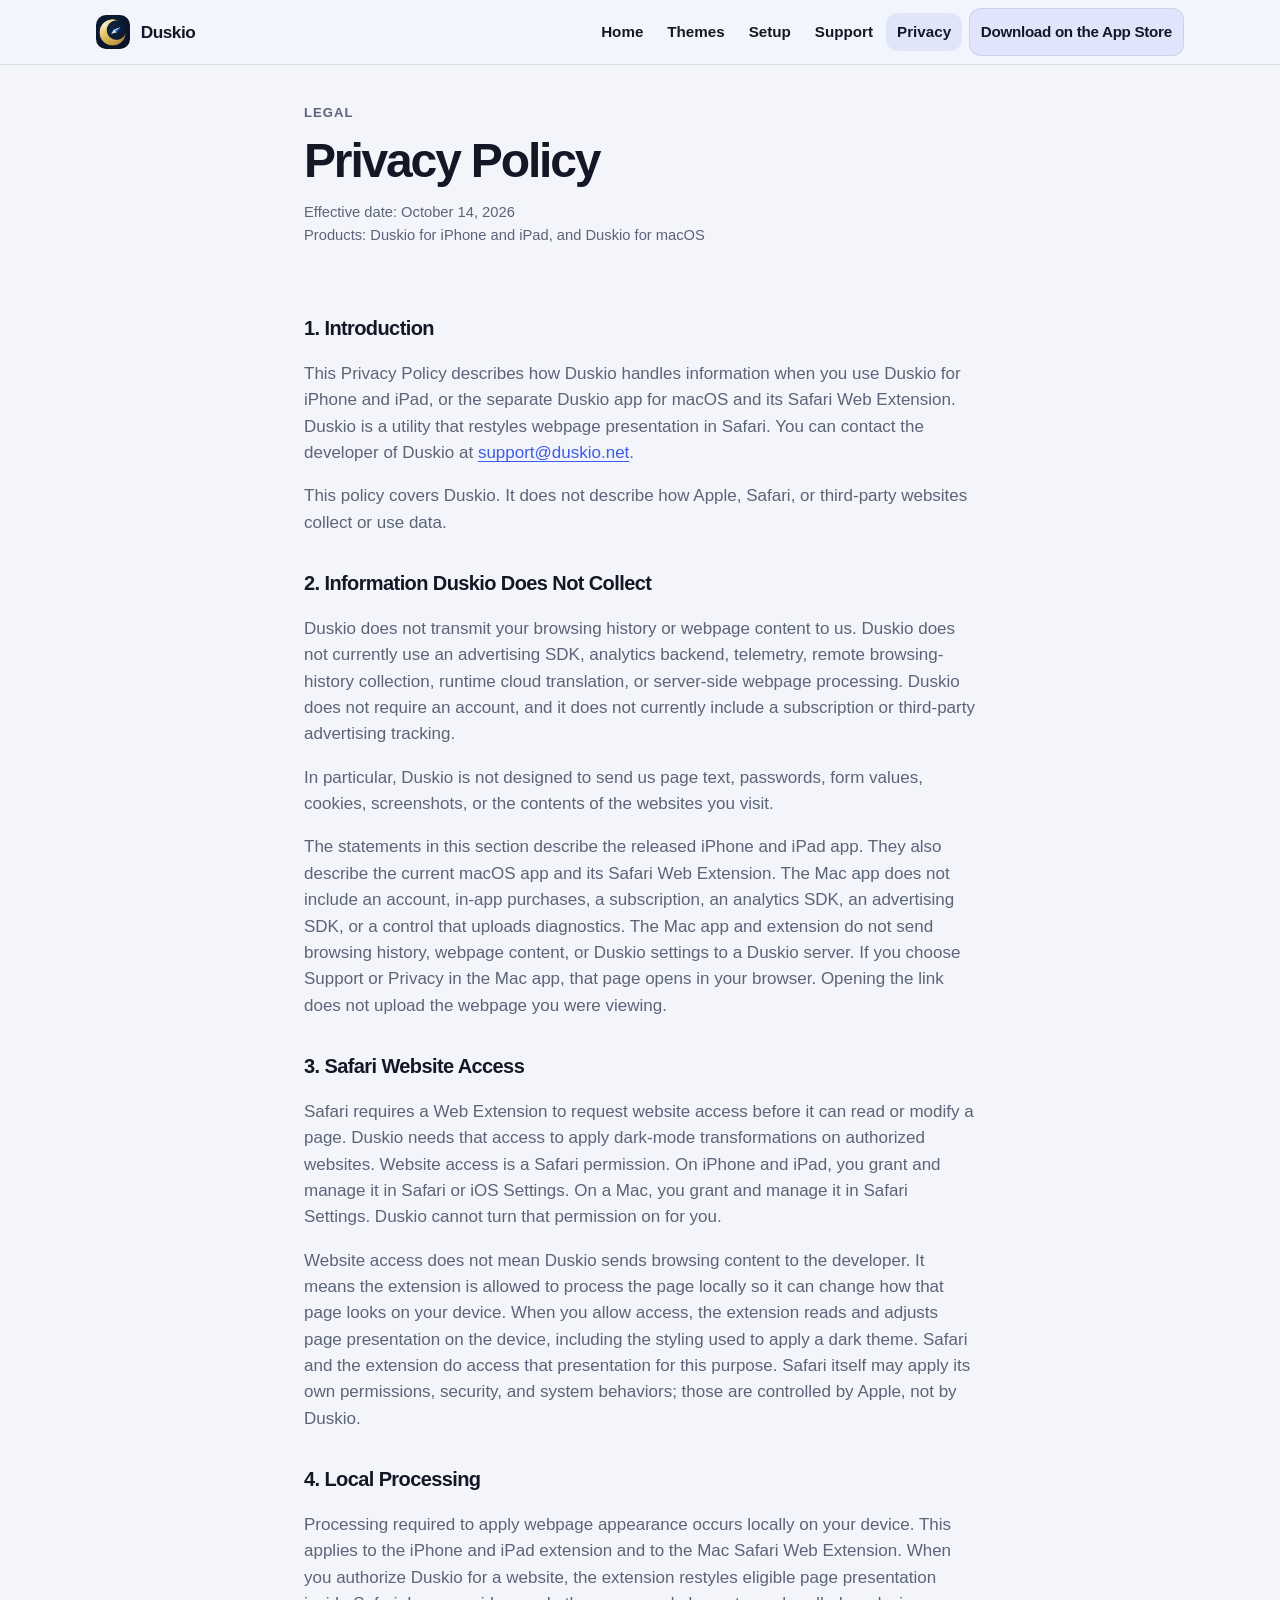
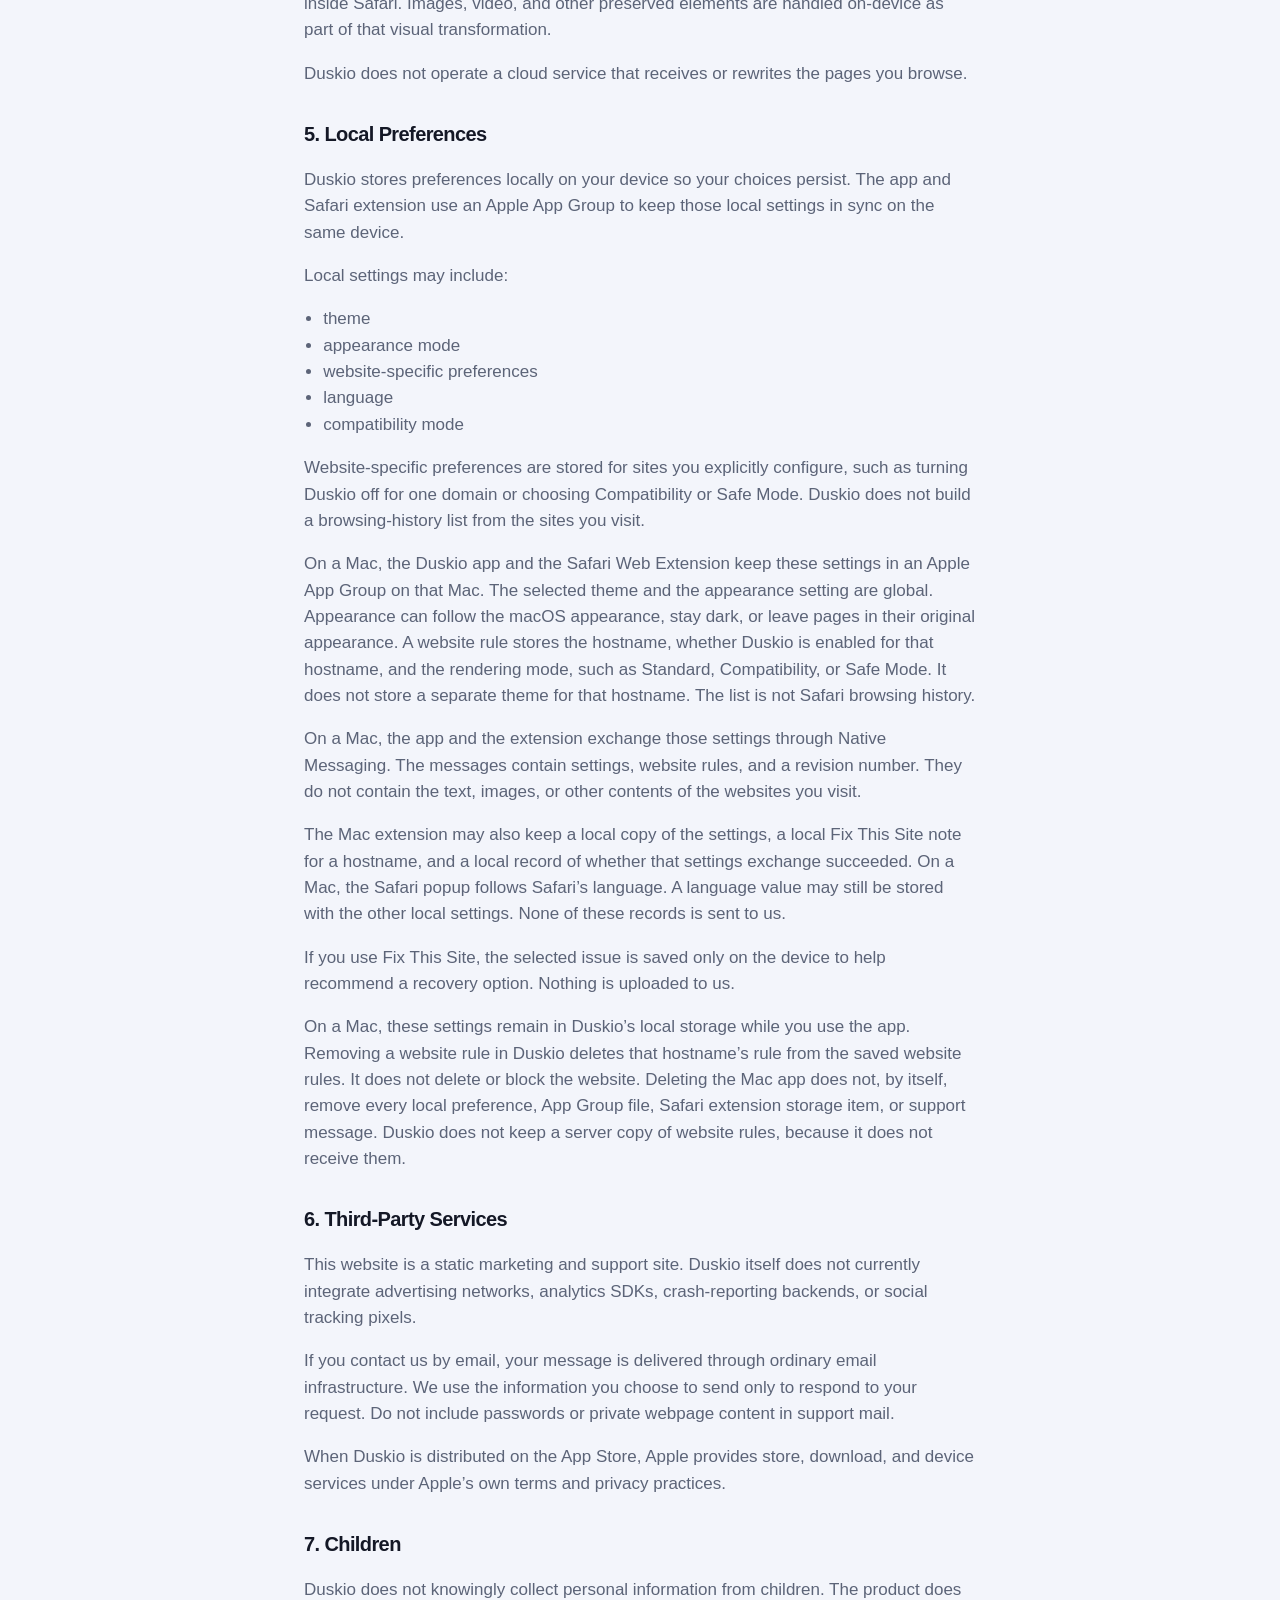
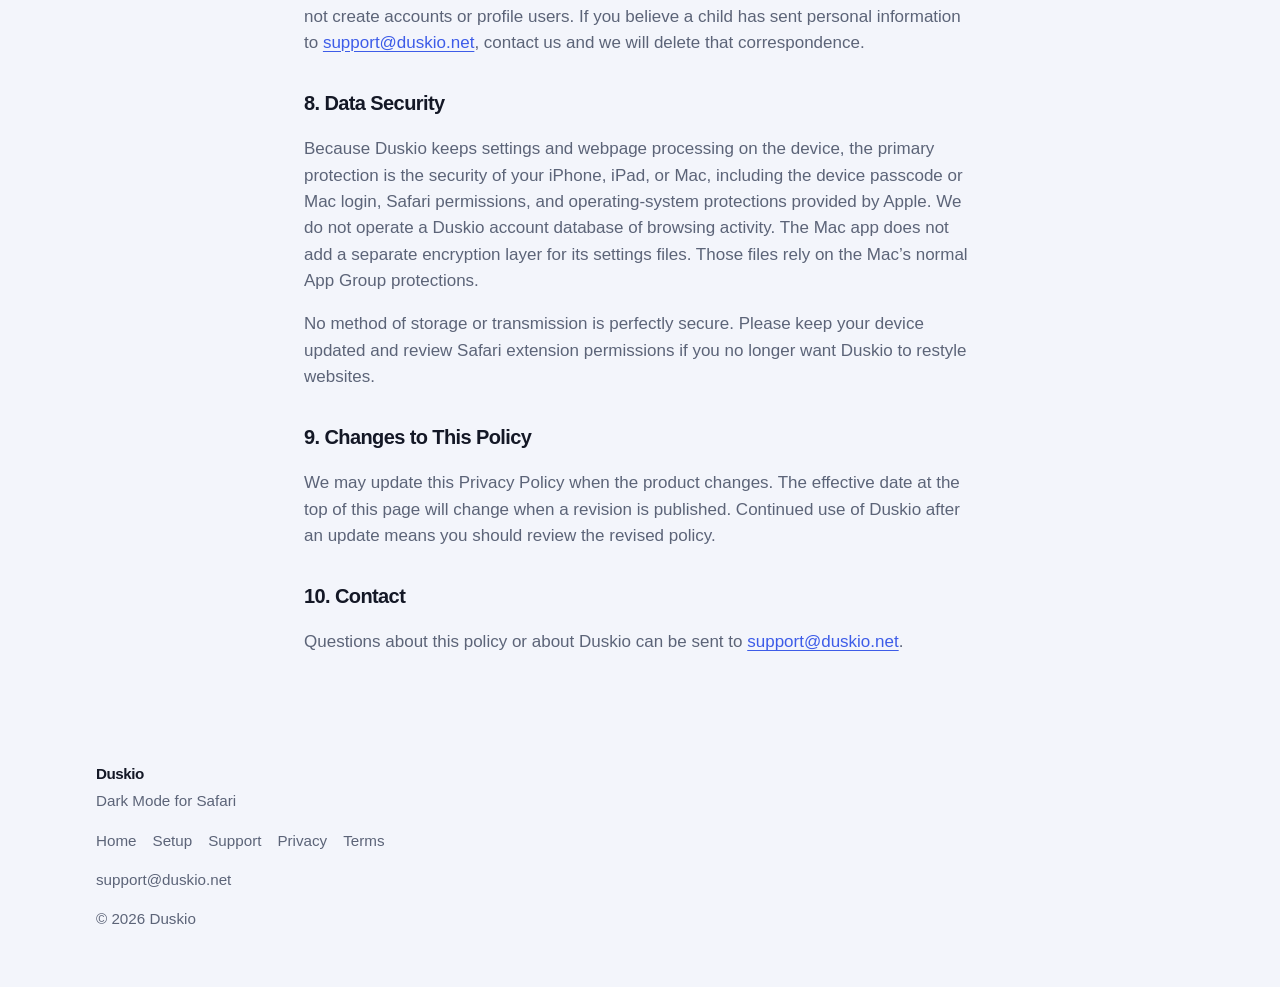
==== commit 2ed8376d: "feat(website): integrate G1 gold branding and refine setup localization Co-authored-by: Cursor <curs" ====
--- a/privacy/index.html
+++ b/privacy/index.html
@@ -20,8 +20,10 @@
   <meta name="twitter:title" content="Privacy Policy – Duskio">
   <meta name="twitter:description" content="Duskio on iPhone, iPad, and Mac processes webpage appearance locally and does not transmit browsing history or webpage content to us.">
   <meta name="twitter:image" content="https://duskio.net/assets/app-icon.png">
-  <link rel="icon" href="/assets/logo-mark.png" type="image/png">
-  <link rel="apple-touch-icon" href="/assets/logo-mark.png">
+  <link rel="icon" href="/assets/favicon-32.png" type="image/png" sizes="32x32">
+  <link rel="icon" href="/assets/favicon-16.png" type="image/png" sizes="16x16">
+  <link rel="icon" href="/assets/logo-mark.png" type="image/png" sizes="256x256">
+  <link rel="apple-touch-icon" href="/assets/apple-touch-icon.png">
   <link rel="stylesheet" href="/css/main.css">
 </head>
 <body>
